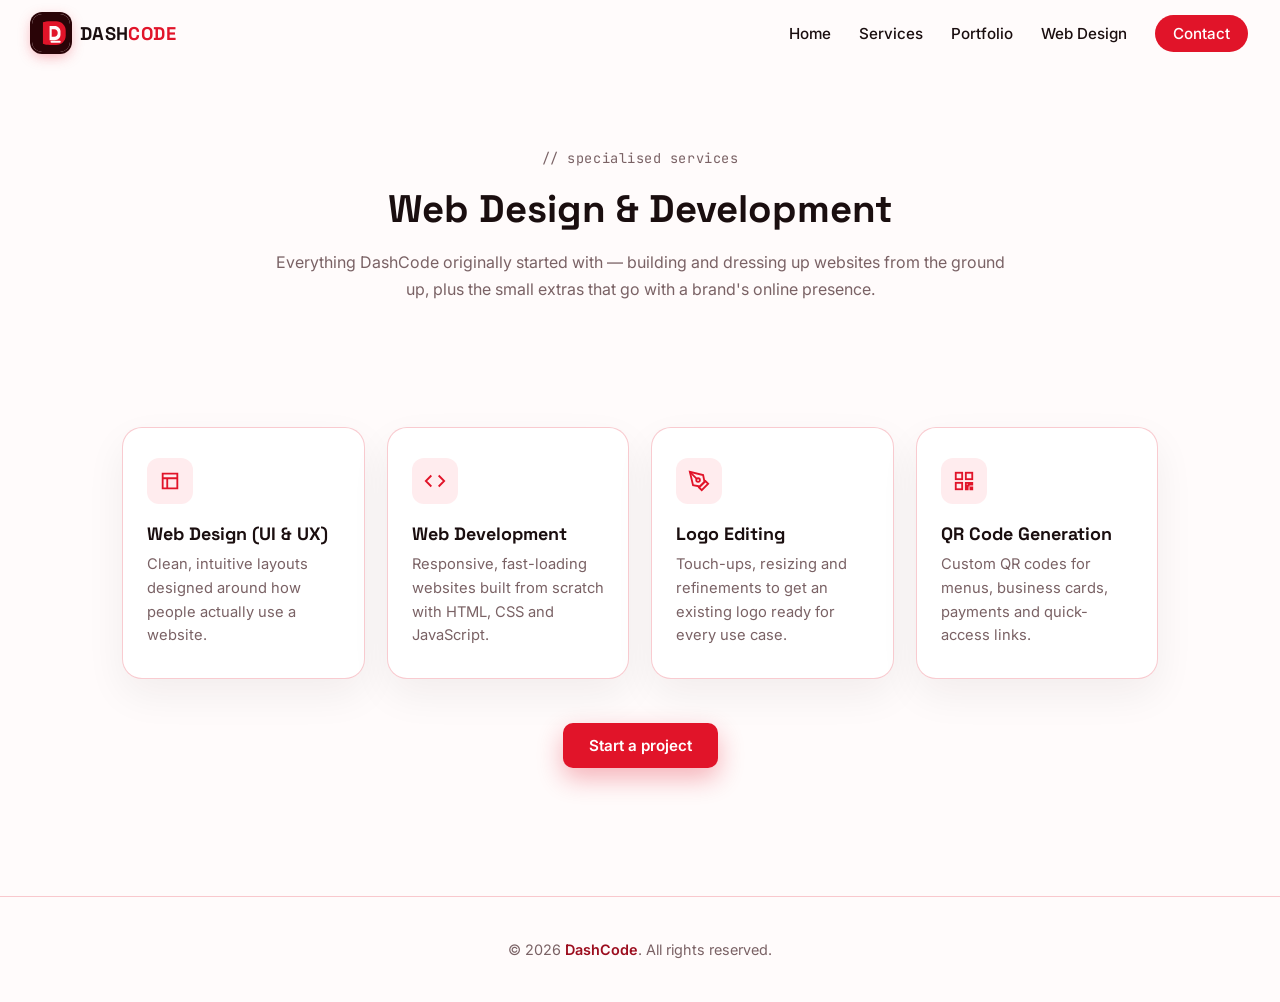
==== web-design.html @ eac3185a "Initial DashCode site" ====
﻿<!DOCTYPE html>
<html lang="en">
<head>
    <meta charset="UTF-8">
    <meta name="viewport" content="width=device-width, initial-scale=1.0">
    <title>Web Design &amp; Development — DashCode</title>
    <meta name="description" content="DashCode's web design and development services: UI/UX design, web development, logo editing and QR code generation.">
    <link rel="icon" href="assets/logo-mark.svg" type="image/svg+xml">
    <link rel="stylesheet" href="style.css">
    <script src="script.js" defer></script>
</head>
<body>
    <div class="progress-bar" id="progressBar"></div>

    <nav class="nav" id="nav">
        <a href="index.html" class="brand">
            <img src="assets/logo-mark.svg" alt="DashCode logo" class="brand-mark">
            <span class="brand-text">DASH<span>CODE</span></span>
        </a>
        <button class="nav-toggle" id="navToggle" aria-label="Toggle menu">
            <span></span><span></span><span></span>
        </button>
        <ul class="nav-links" id="navLinks">
            <li><a href="index.html#home">Home</a></li>
            <li><a href="index.html#services">Services</a></li>
            <li><a href="index.html#portfolio">Portfolio</a></li>
            <li><a href="web-design.html">Web Design</a></li>
            <li><a href="index.html#contact" class="nav-cta">Contact</a></li>
        </ul>
    </nav>

    <section class="page-hero reveal">
        <p class="eyebrow center">// specialised services</p>
        <h1>Web Design &amp; Development</h1>
        <p>Everything DashCode originally started with — building and dressing up websites from the ground up, plus the small extras that go with a brand's online presence.</p>
    </section>

    <section class="section">
        <div class="services-grid web-services-grid">
            <div class="card reveal">
                <div class="card-icon">
                    <svg width="22" height="22" viewBox="0 0 24 24" fill="none" stroke="currentColor" stroke-width="2"><path d="M4 4h16v16H4Z"/><path d="M4 9h16M9 9v11"/></svg>
                </div>
                <h3>Web Design (UI &amp; UX)</h3>
                <p>Clean, intuitive layouts designed around how people actually use a website.</p>
            </div>
            <div class="card reveal">
                <div class="card-icon">
                    <svg width="22" height="22" viewBox="0 0 24 24" fill="none" stroke="currentColor" stroke-width="2"><path d="m16 18 6-6-6-6M8 6l-6 6 6 6"/></svg>
                </div>
                <h3>Web Development</h3>
                <p>Responsive, fast-loading websites built from scratch with HTML, CSS and JavaScript.</p>
            </div>
            <div class="card reveal">
                <div class="card-icon">
                    <svg width="22" height="22" viewBox="0 0 24 24" fill="none" stroke="currentColor" stroke-width="2"><path d="M12 19l7-7 3 3-7 7-3-3Z"/><path d="m18 13-1.5-7.5L2 2l3.5 14.5L13 18l5-5Z"/><path d="M2 2l7.586 7.586"/><circle cx="11" cy="11" r="2"/></svg>
                </div>
                <h3>Logo Editing</h3>
                <p>Touch-ups, resizing and refinements to get an existing logo ready for every use case.</p>
            </div>
            <div class="card reveal">
                <div class="card-icon">
                    <svg width="22" height="22" viewBox="0 0 24 24" fill="none" stroke="currentColor" stroke-width="2"><rect x="3" y="3" width="7" height="7"/><rect x="14" y="3" width="7" height="7"/><rect x="3" y="14" width="7" height="7"/><path d="M14 14h3v3h-3zM19 14h2v2h-2zM14 19h2v2h-2zM19 19h2v2h-2z"/></svg>
                </div>
                <h3>QR Code Generation</h3>
                <p>Custom QR codes for menus, business cards, payments and quick-access links.</p>
            </div>
        </div>
        <div class="page-cta reveal">
            <a href="index.html#contact" class="btn btn-primary">Start a project</a>
        </div>
    </section>

    <footer>
        <p>&copy; 2026 <a href="index.html">DashCode</a>. All rights reserved.</p>
    </footer>
</body>
</html>
---- style.css ----
﻿@import url('https://fonts.googleapis.com/css2?family=Space+Grotesk:wght@500;600;700&family=Inter:wght@400;500;600&family=JetBrains+Mono:wght@400;500&display=swap');

:root {
    --red: #E11429;
    --red-dark: #9C0D1E;
    --red-deep: #2A0407;
    --red-soft: #FFECEE;
    --red-border: rgba(225, 20, 41, 0.22);
    --ink: #1A0E0F;
    --muted: #7A6265;
    --paper: #FFFBFB;
    --white: #FFFFFF;
    --font-display: 'Space Grotesk', sans-serif;
    --font-body: 'Inter', sans-serif;
    --font-mono: 'JetBrains Mono', monospace;
}

* { box-sizing: border-box; }
html { scroll-behavior: smooth; }
body {
    margin: 0;
    font-family: var(--font-body);
    background-color: var(--paper);
    color: var(--ink);
    min-height: 100vh;
    overflow-x: hidden;
}

a { color: inherit; }
img { max-width: 100%; display: block; }

.progress-bar {
    position: fixed;
    top: 0;
    left: 0;
    height: 3px;
    width: 0%;
    background: linear-gradient(90deg, var(--red), var(--red-dark));
    z-index: 1100;
    transition: width 0.1s ease-out;
}

.nav {
    position: sticky;
    top: 0;
    z-index: 1000;
    display: flex;
    align-items: center;
    justify-content: space-between;
    padding: 14px 32px;
    background: rgba(255, 251, 251, 0.85);
    backdrop-filter: blur(10px);
    border-bottom: 1px solid transparent;
    transition: box-shadow 0.3s ease, border-color 0.3s ease, padding 0.3s ease;
}

.nav.scrolled {
    box-shadow: 0 8px 24px rgba(42, 4, 7, 0.08);
    border-bottom-color: var(--red-border);
    padding: 10px 32px;
}

.brand {
    display: flex;
    align-items: center;
    gap: 10px;
    text-decoration: none;
    color: var(--ink);
}

.brand-mark {
    width: 38px;
    height: 38px;
    border-radius: 10px;
    object-fit: cover;
    object-position: 50% 35%;
    box-shadow: 0 0 0 2px var(--red-deep), 0 4px 14px rgba(225, 20, 41, 0.35);
}

.brand-text {
    font-family: var(--font-display);
    font-weight: 700;
    font-size: 1.15rem;
    letter-spacing: 0.02em;
}

.brand-text span { color: var(--red); }

.nav-links {
    list-style: none;
    display: flex;
    align-items: center;
    gap: 28px;
    margin: 0;
    padding: 0;
}

.nav-links a {
    text-decoration: none;
    font-weight: 500;
    font-size: 0.95rem;
    color: var(--ink);
    position: relative;
    padding: 4px 0;
}

.nav-links a:not(.nav-cta)::after {
    content: "";
    position: absolute;
    left: 0;
    bottom: -2px;
    width: 0;
    height: 2px;
    background: var(--red);
    transition: width 0.25s ease;
}

.nav-links a:not(.nav-cta):hover::after { width: 100%; }

.nav-cta {
    background: var(--red);
    color: var(--white) !important;
    padding: 9px 18px !important;
    border-radius: 999px;
    transition: background 0.25s ease, transform 0.25s ease;
}

.nav-cta:hover {
    background: var(--red-dark);
    transform: translateY(-2px);
}

.nav-toggle {
    display: none;
    flex-direction: column;
    gap: 5px;
    background: none;
    border: none;
    cursor: pointer;
    padding: 6px;
}

.nav-toggle span {
    width: 24px;
    height: 2px;
    background: var(--ink);
    transition: transform 0.25s ease, opacity 0.25s ease;
}

.nav-toggle.open span:nth-child(1) { transform: translateY(7px) rotate(45deg); }
.nav-toggle.open span:nth-child(2) { opacity: 0; }
.nav-toggle.open span:nth-child(3) { transform: translateY(-7px) rotate(-45deg); }

.hero {
    position: relative;
    padding: 72px 32px 40px;
    overflow: hidden;
}

.hero-glow {
    position: absolute;
    top: -180px;
    right: -160px;
    width: 480px;
    height: 480px;
    background: radial-gradient(circle, rgba(225, 20, 41, 0.28), rgba(225, 20, 41, 0) 70%);
    border-radius: 50%;
    animation: drift 9s ease-in-out infinite;
    pointer-events: none;
}

@keyframes drift { 0%,100% { transform: translate(0,0) scale(1); } 50% { transform: translate(-30px, 40px) scale(1.08); } }

.hero-inner {
    position: relative;
    max-width: 1100px;
    margin: 0 auto;
    display: grid;
    grid-template-columns: 1.1fr 0.9fr;
    gap: 48px;
    align-items: center;
}

.eyebrow {
    font-family: var(--font-mono);
    color: var(--red-dark);
    font-size: 0.85rem;
    letter-spacing: 0.04em;
    margin: 0 0 14px;
}

.eyebrow.center { text-align: center; }
.contact-eyebrow { color: #ffb3ba; }

.hero h1 {
    font-family: var(--font-display);
    font-size: 2.7rem;
    line-height: 1.15;
    margin: 0 0 18px;
    letter-spacing: -0.01em;
}

.hero h1 .accent { color: var(--red); position: relative; }
.hero-sub {
    color: var(--muted);
    line-height: 1.7;
    margin: 0 0 28px;
    max-width: 46ch;
}

.hero-actions { display: flex; gap: 14px; flex-wrap: wrap; }

.btn {
    display: inline-flex;
    align-items: center;
    justify-content: center;
    padding: 13px 26px;
    border-radius: 10px;
    font-weight: 600;
    text-decoration: none;
    font-size: 0.95rem;
    position: relative;
    overflow: hidden;
    transition: transform 0.25s ease, box-shadow 0.25s ease, color 0.25s ease;
    isolation: isolate;
}

.btn-primary {
    background: var(--red);
    color: var(--white);
    box-shadow: 0 10px 26px rgba(225, 20, 41, 0.32);
}

.btn-primary::before {
    content: "";
    position: absolute;
    inset: 0;
    background: var(--red-dark);
    transform: translateX(-100%);
    transition: transform 0.3s ease;
    z-index: -1;
}

.btn-primary:hover::before { transform: translateX(0); }
.btn-primary:hover {
    transform: translateY(-3px);
    box-shadow: 0 14px 30px rgba(225, 20, 41, 0.4);
}

.btn-outline {
    background: transparent;
    color: var(--ink);
    border: 1.5px solid var(--red-border);
}

.btn-outline:hover {
    border-color: var(--red);
    color: var(--red-dark);
    transform: translateY(-3px);
}

.terminal {
    background: var(--red-deep);
    border-radius: 16px;
    box-shadow: 0 24px 60px rgba(42, 4, 7, 0.35);
    overflow: hidden;
    transform: rotate(1.2deg);
    transition: transform 0.4s ease;
}

.terminal:hover { transform: rotate(0deg) translateY(-4px); }

.terminal-bar {
    display: flex;
    align-items: center;
    gap: 7px;
    padding: 12px 14px;
    background: rgba(255, 255, 255, 0.04);
    border-bottom: 1px solid rgba(255, 255, 255, 0.06);
}

.dot { width: 10px; height: 10px; border-radius: 50%; display: inline-block; }
.dot-red { background: var(--red); }
.dot-white { background: var(--white); }
.dot-outline { border: 1.5px solid rgba(255, 255, 255, 0.5); }

.terminal-title {
    margin-left: 8px;
    font-family: var(--font-mono);
    font-size: 0.78rem;
    color: rgba(255, 255, 255, 0.55);
}

.terminal-body { padding: 28px 24px 32px; text-align: center; }

.terminal-logo {
    width: 96px;
    height: 96px;
    margin: 0 auto 22px;
    border-radius: 18px;
    object-fit: cover;
    object-position: 50% 35%;
    animation: pulseGlow 3s ease-in-out infinite;
}

@keyframes pulseGlow { 0%,100% { box-shadow: 0 0 0 0 rgba(225, 20, 41, 0.45); } 50% { box-shadow: 0 0 0 10px rgba(225, 20, 41, 0); } }

.terminal-line {
    font-family: var(--font-mono);
    font-size: 0.92rem;
    color: var(--white);
    text-align: left;
    margin: 0;
    white-space: nowrap;
    overflow: hidden;
}

.prompt { color: #57d97b; }
.colon { color: rgba(255,255,255,0.5); margin-right: 6px; }
#typedText { color: #ffd7db; }
.cursor { color: var(--red); animation: blink 0.9s step-end infinite; }
@keyframes blink { 50% { opacity: 0; } }

.marquee {
    background: var(--red-deep);
    padding: 16px 0;
    overflow: hidden;
    white-space: nowrap;
    position: relative;
}

.marquee-track { display: inline-flex; gap: 40px; animation: scrollLeft 22s linear infinite; }
.marquee-track span {
    font-family: var(--font-mono);
    color: var(--white);
    font-size: 0.95rem;
    letter-spacing: 0.06em;
    opacity: 0.85;
}
.marquee-track span::after {
    content: "//";
    color: var(--red);
    margin-left: 40px;
}
@keyframes scrollLeft { from { transform: translateX(0); } to { transform: translateX(-50%); } }

.section {
    max-width: 1100px;
    margin: 0 auto;
    padding: 88px 32px;
}

.section-title {
    font-family: var(--font-display);
    font-size: 2.1rem;
    text-align: center;
    margin: 0 auto 48px;
    max-width: 32ch;
}

.services-grid, .portfolio-grid {
    display: grid;
    grid-template-columns: repeat(4, 1fr);
    gap: 22px;
}

.portfolio-grid { grid-template-columns: repeat(3, 1fr); }
.web-services-grid { grid-template-columns: repeat(4, 1fr); }

.card {
    background: var(--white);
    border: 1px solid var(--red-border);
    border-radius: 20px;
    padding: 30px 24px;
    box-shadow: 0 16px 40px rgba(42, 4, 7, 0.06);
    transition: transform 0.35s ease, box-shadow 0.35s ease, border-color 0.35s ease;
}

.card:hover {
    transform: translateY(-8px);
    box-shadow: 0 26px 54px rgba(225, 20, 41, 0.2);
    border-color: rgba(225, 20, 41, 0.45);
}

.card-icon {
    width: 46px;
    height: 46px;
    border-radius: 12px;
    background: var(--red-soft);
    display: flex;
    align-items: center;
    justify-content: center;
    margin-bottom: 18px;
    color: var(--red);
    transition: background 0.3s ease, transform 0.3s ease;
}

.card:hover .card-icon {
    background: var(--red);
    color: var(--white);
    transform: rotate(-6deg) scale(1.08);
}

.card h3 {
    font-family: var(--font-display);
    margin: 0 0 8px;
    font-size: 1.12rem;
}

.card p {
    margin: 0;
    color: var(--muted);
    font-size: 0.92rem;
    line-height: 1.6;
}

.services-note {
    text-align: center;
    margin-top: 40px;
    color: var(--muted);
}

.services-note a {
    color: var(--red);
    font-weight: 600;
    text-decoration: none;
    border-bottom: 1.5px solid var(--red-border);
    transition: border-color 0.25s ease;
}

.services-note a:hover { border-color: var(--red); }

.contact-section {
    background: var(--red-deep);
    border-radius: 28px;
    padding: 56px 40px;
    color: var(--white);
    text-align: center;
}

.contact-section .section-title { color: var(--white); }

.contact-list {
    list-style: none;
    padding: 0;
    margin: 0 0 24px;
    display: flex;
    flex-wrap: wrap;
    gap: 14px;
    justify-content: center;
}

.contact-list li a {
    display: inline-flex;
    align-items: center;
    gap: 8px;
    padding: 12px 20px;
    border-radius: 999px;
    background: rgba(255, 255, 255, 0.06);
    border: 1px solid rgba(255, 255, 255, 0.14);
    text-decoration: none;
    color: var(--white);
    font-size: 0.92rem;
    transition: background 0.25s ease, transform 0.25s ease, border-color 0.25s ease;
}

.contact-list li a:hover {
    background: var(--red);
    border-color: var(--red);
    transform: translateY(-3px);
}

.contact-note {
    color: rgba(255, 255, 255, 0.65);
    font-size: 0.9rem;
    max-width: 44ch;
    margin: 0 auto;
}

.contact-note a {
    color: #ffb3ba;
    font-weight: 600;
    text-decoration: none;
}

.contact-note a:hover { text-decoration: underline; }

.page-hero {
    max-width: 800px;
    margin: 0 auto;
    padding: 80px 32px 20px;
    text-align: center;
}

.page-hero h1 {
    font-family: var(--font-display);
    font-size: 2.4rem;
    margin: 0 0 16px;
}

.page-hero p {
    color: var(--muted);
    line-height: 1.7;
}

.page-cta { text-align: center; margin-top: 44px; }

.reveal {
    opacity: 0;
    transform: translateY(28px);
    transition: opacity 0.7s ease-out, transform 0.7s ease-out;
}

.reveal.in-view {
    opacity: 1;
    transform: translateY(0);
}

footer {
    text-align: center;
    padding: 30px 16px;
    font-size: 0.9rem;
    color: var(--muted);
    border-top: 1px solid var(--red-border);
    margin-top: 40px;
}

footer a {
    color: var(--red-dark);
    text-decoration: none;
    font-weight: 600;
}

@media (max-width: 900px) {
    .hero-inner { grid-template-columns: 1fr; }
    .services-grid { grid-template-columns: repeat(2,1fr); }
    .portfolio-grid { grid-template-columns: repeat(2,1fr); }
}

@media (max-width: 720px) {
    .nav-toggle { display: flex; }
    .nav-links {
        position: absolute;
        top: 100%;
        left: 0;
        right: 0;
        background: var(--paper);
        flex-direction: column;
        align-items: flex-start;
        padding: 18px 32px 24px;
        gap: 16px;
        border-bottom: 1px solid var(--red-border);
        transform: translateY(-12px);
        opacity: 0;
        pointer-events: none;
        transition: opacity 0.25s ease, transform 0.25s ease;
    }
    .nav-links.open {
        transform: translateY(0);
        opacity: 1;
        pointer-events: auto;
    }
    .hero h1 { font-size: 2.1rem; }
    .services-grid, .portfolio-grid { grid-template-columns: 1fr; }
    .section { padding: 64px 20px; }
    .contact-section { padding: 40px 22px; }
}

@media (prefers-reduced-motion: reduce) {
    *, *::before, *::after {
        animation-duration: 0.01ms !important;
        animation-iteration-count: 1 !important;
        transition-duration: 0.01ms !important;
        scroll-behavior: auto !important;
    }
    .marquee-track { animation: none; }
}
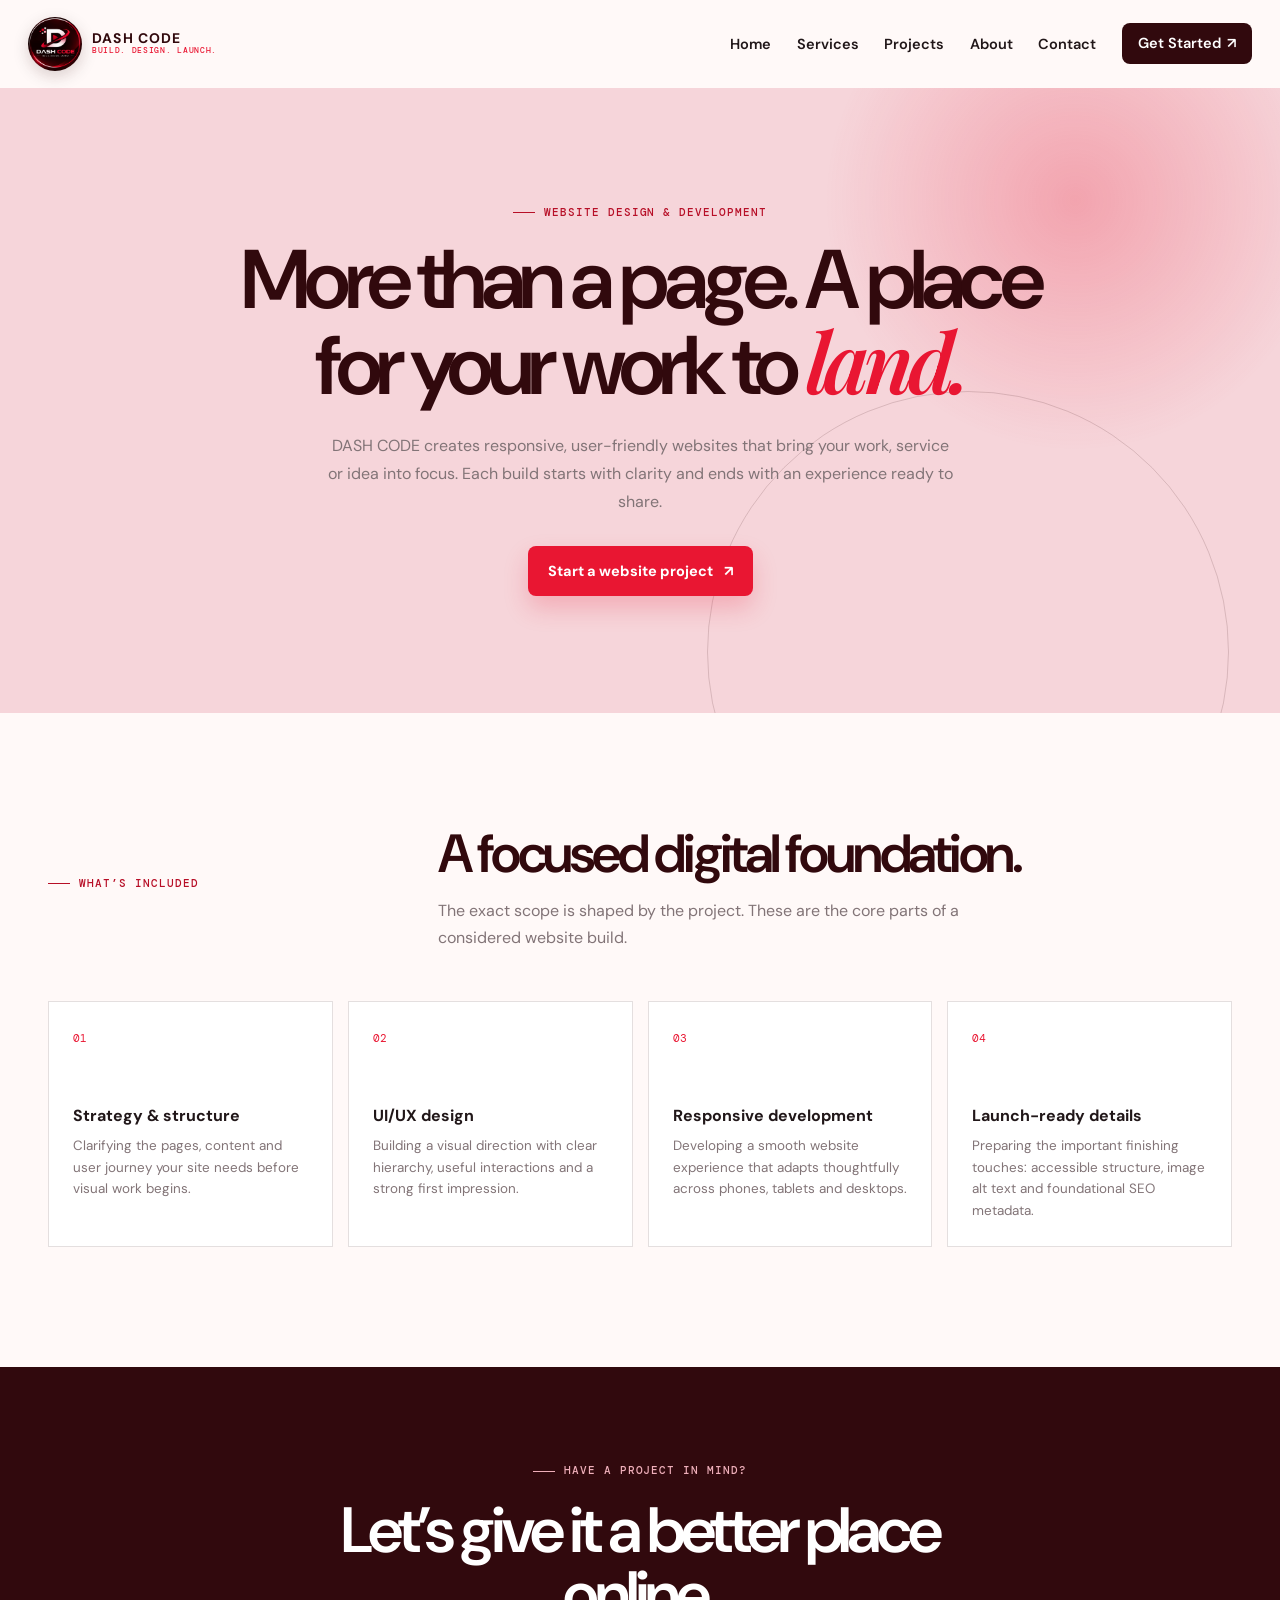
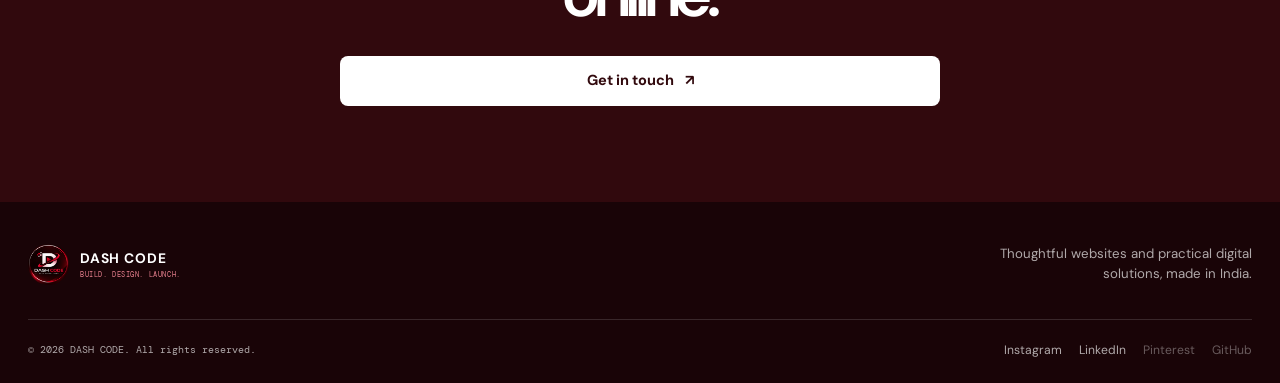
==== commit bb0c0e4d: "Redesign DASH CODE studio website Co-authored-by: Copilot <223556219+Copilot@users.noreply.github.co" ====
--- a/web-design.html
+++ b/web-design.html
@@ -1,78 +1,58 @@
-﻿<!DOCTYPE html>
+<!DOCTYPE html>
 <html lang="en">
 <head>
     <meta charset="UTF-8">
     <meta name="viewport" content="width=device-width, initial-scale=1.0">
-    <title>Web Design &amp; Development — DashCode</title>
-    <meta name="description" content="DashCode's web design and development services: UI/UX design, web development, logo editing and QR code generation.">
-    <link rel="icon" href="assets/logo-mark.svg" type="image/svg+xml">
+    <meta name="theme-color" content="#31090D">
+    <title>Website Design &amp; Development | DASH CODE</title>
+    <meta name="description" content="Website design and development by DASH CODE: modern, responsive business and portfolio websites built for clear user experiences.">
+    <link rel="canonical" href="https://dashcode.co.in/web-design.html">
+    <link rel="icon" href="assets/dash-code-logo.png" type="image/png">
+    <link rel="apple-touch-icon" href="assets/dash-code-logo.png">
+    <meta property="og:type" content="website">
+    <meta property="og:site_name" content="DASH CODE">
+    <meta property="og:title" content="Website Design &amp; Development | DASH CODE">
+    <meta property="og:description" content="Modern, responsive websites built with purpose by DASH CODE.">
+    <meta property="og:url" content="https://dashcode.co.in/web-design.html">
+    <meta property="og:image" content="https://dashcode.co.in/assets/dash-code-logo.png">
+    <meta property="og:image:alt" content="DASH CODE logo with the BUILD. DESIGN. LAUNCH. tagline">
+    <meta name="twitter:card" content="summary">
+    <meta name="twitter:title" content="Website Design &amp; Development | DASH CODE">
+    <meta name="twitter:description" content="Modern, responsive websites built with purpose by DASH CODE.">
+    <meta name="twitter:image" content="https://dashcode.co.in/assets/dash-code-logo.png">
+    <link rel="preconnect" href="https://fonts.googleapis.com">
+    <link rel="preconnect" href="https://fonts.gstatic.com" crossorigin>
+    <link href="https://fonts.googleapis.com/css2?family=DM+Mono:wght@400;500&family=DM+Sans:opsz,wght@9..40,400;9..40,500;9..40,600;9..40,700&family=Playfair+Display:ital,wght@0,600;0,700;1,600;1,700&display=swap" rel="stylesheet">
     <link rel="stylesheet" href="style.css">
     <script src="script.js" defer></script>
 </head>
 <body>
+    <a class="skip-link" href="#main-content">Skip to content</a>
     <div class="progress-bar" id="progressBar"></div>
-
-    <nav class="nav" id="nav">
-        <a href="index.html" class="brand">
-            <img src="assets/logo-mark.svg" alt="DashCode logo" class="brand-mark">
-            <span class="brand-text">DASH<span>CODE</span></span>
-        </a>
-        <button class="nav-toggle" id="navToggle" aria-label="Toggle menu">
-            <span></span><span></span><span></span>
-        </button>
-        <ul class="nav-links" id="navLinks">
-            <li><a href="index.html#home">Home</a></li>
-            <li><a href="index.html#services">Services</a></li>
-            <li><a href="index.html#portfolio">Portfolio</a></li>
-            <li><a href="web-design.html">Web Design</a></li>
-            <li><a href="index.html#contact" class="nav-cta">Contact</a></li>
-        </ul>
-    </nav>
-
-    <section class="page-hero reveal">
-        <p class="eyebrow center">// specialised services</p>
-        <h1>Web Design &amp; Development</h1>
-        <p>Everything DashCode originally started with — building and dressing up websites from the ground up, plus the small extras that go with a brand's online presence.</p>
-    </section>
-
-    <section class="section">
-        <div class="services-grid web-services-grid">
-            <div class="card reveal">
-                <div class="card-icon">
-                    <svg width="22" height="22" viewBox="0 0 24 24" fill="none" stroke="currentColor" stroke-width="2"><path d="M4 4h16v16H4Z"/><path d="M4 9h16M9 9v11"/></svg>
-                </div>
-                <h3>Web Design (UI &amp; UX)</h3>
-                <p>Clean, intuitive layouts designed around how people actually use a website.</p>
+    <header class="site-header">
+        <nav class="nav" id="nav" aria-label="Primary navigation">
+            <a href="index.html#home" class="brand" aria-label="DASH CODE home"><img src="assets/dash-code-logo.png" alt="DASH CODE logo" class="brand-logo"><span class="brand-copy"><strong>DASH CODE</strong><small>BUILD. DESIGN. LAUNCH.</small></span></a>
+            <button class="nav-toggle" id="navToggle" type="button" aria-label="Open navigation menu" aria-controls="navLinks" aria-expanded="false"><span></span><span></span><span></span></button>
+            <ul class="nav-links" id="navLinks">
+                <li><a href="index.html#home">Home</a></li><li><a href="index.html#services">Services</a></li><li><a href="index.html#portfolio">Projects</a></li><li><a href="index.html#about">About</a></li><li><a href="index.html#contact">Contact</a></li><li><a href="index.html#contact" class="nav-cta">Get Started <span aria-hidden="true">↗</span></a></li>
+            </ul>
+        </nav>
+    </header>
+    <main id="main-content">
+        <section class="service-page-hero">
+            <div class="service-page-inner reveal"><p class="eyebrow"><span aria-hidden="true"></span> Website design &amp; development</p><h1>More than a page. A place for your work to <em>land.</em></h1><p>DASH CODE creates responsive, user-friendly websites that bring your work, service or idea into focus. Each build starts with clarity and ends with an experience ready to share.</p><a class="btn btn-primary" href="index.html#contact">Start a website project <span aria-hidden="true">↗</span></a></div>
+        </section>
+        <section class="section service-detail-section">
+            <div class="section-heading reveal"><p class="eyebrow"><span aria-hidden="true"></span> What’s included</p><div><h2>A focused digital foundation.</h2><p>The exact scope is shaped by the project. These are the core parts of a considered website build.</p></div></div>
+            <div class="service-detail-grid">
+                <article class="detail-card reveal"><span>01</span><h3>Strategy &amp; structure</h3><p>Clarifying the pages, content and user journey your site needs before visual work begins.</p></article>
+                <article class="detail-card reveal"><span>02</span><h3>UI/UX design</h3><p>Building a visual direction with clear hierarchy, useful interactions and a strong first impression.</p></article>
+                <article class="detail-card reveal"><span>03</span><h3>Responsive development</h3><p>Developing a smooth website experience that adapts thoughtfully across phones, tablets and desktops.</p></article>
+                <article class="detail-card reveal"><span>04</span><h3>Launch-ready details</h3><p>Preparing the important finishing touches: accessible structure, image alt text and foundational SEO metadata.</p></article>
             </div>
-            <div class="card reveal">
-                <div class="card-icon">
-                    <svg width="22" height="22" viewBox="0 0 24 24" fill="none" stroke="currentColor" stroke-width="2"><path d="m16 18 6-6-6-6M8 6l-6 6 6 6"/></svg>
-                </div>
-                <h3>Web Development</h3>
-                <p>Responsive, fast-loading websites built from scratch with HTML, CSS and JavaScript.</p>
-            </div>
-            <div class="card reveal">
-                <div class="card-icon">
-                    <svg width="22" height="22" viewBox="0 0 24 24" fill="none" stroke="currentColor" stroke-width="2"><path d="M12 19l7-7 3 3-7 7-3-3Z"/><path d="m18 13-1.5-7.5L2 2l3.5 14.5L13 18l5-5Z"/><path d="M2 2l7.586 7.586"/><circle cx="11" cy="11" r="2"/></svg>
-                </div>
-                <h3>Logo Editing</h3>
-                <p>Touch-ups, resizing and refinements to get an existing logo ready for every use case.</p>
-            </div>
-            <div class="card reveal">
-                <div class="card-icon">
-                    <svg width="22" height="22" viewBox="0 0 24 24" fill="none" stroke="currentColor" stroke-width="2"><rect x="3" y="3" width="7" height="7"/><rect x="14" y="3" width="7" height="7"/><rect x="3" y="14" width="7" height="7"/><path d="M14 14h3v3h-3zM19 14h2v2h-2zM14 19h2v2h-2zM19 19h2v2h-2z"/></svg>
-                </div>
-                <h3>QR Code Generation</h3>
-                <p>Custom QR codes for menus, business cards, payments and quick-access links.</p>
-            </div>
-        </div>
-        <div class="page-cta reveal">
-            <a href="index.html#contact" class="btn btn-primary">Start a project</a>
-        </div>
-    </section>
-
-    <footer>
-        <p>&copy; 2026 <a href="index.html">DashCode</a>. All rights reserved.</p>
-    </footer>
+        </section>
+        <section class="service-page-cta"><div class="reveal"><p class="eyebrow eyebrow-light"><span aria-hidden="true"></span> Have a project in mind?</p><h2>Let’s give it a better place online.</h2><a class="btn btn-light" href="index.html#contact">Get in touch <span aria-hidden="true">↗</span></a></div></section>
+    </main>
+    <footer class="site-footer"><div class="footer-top"><a href="index.html#home" class="footer-brand"><img src="assets/dash-code-logo.png" alt="DASH CODE logo"><span>DASH CODE<small>BUILD. DESIGN. LAUNCH.</small></span></a><p>Thoughtful websites and practical digital solutions, made in India.</p></div><div class="footer-bottom"><p>© 2026 DASH CODE. All rights reserved.</p><div class="socials"><a href="https://www.instagram.com/dash_.code_?igsh=MW16OGE1c2kxMGt5ZA==" target="_blank" rel="noopener">Instagram</a><a href="https://www.linkedin.com/in/avish-v-30b599417?utm_source=share_via&utm_content=profile&utm_medium=member_android" target="_blank" rel="noopener">LinkedIn</a><span title="Official account link not yet supplied">Pinterest</span><span title="Official account link not yet supplied">GitHub</span></div></div></footer>
 </body>
 </html>
--- a/style.css
+++ b/style.css
@@ -1,577 +1,111 @@
-﻿@import url('https://fonts.googleapis.com/css2?family=Space+Grotesk:wght@500;600;700&family=Inter:wght@400;500;600&family=JetBrains+Mono:wght@400;500&display=swap');
-
 :root {
-    --red: #E11429;
-    --red-dark: #9C0D1E;
-    --red-deep: #2A0407;
-    --red-soft: #FFECEE;
-    --red-border: rgba(225, 20, 41, 0.22);
-    --ink: #1A0E0F;
-    --muted: #7A6265;
-    --paper: #FFFBFB;
+    --red: #E91632;
+    --red-dark: #B70F27;
+    --burgundy: #31090D;
+    --ink: #211719;
+    --muted: #827477;
+    --paper: #FFF9F8;
+    --blush: #F6D5DA;
     --white: #FFFFFF;
-    --font-display: 'Space Grotesk', sans-serif;
-    --font-body: 'Inter', sans-serif;
-    --font-mono: 'JetBrains Mono', monospace;
+    --line: rgba(49, 9, 13, .13);
+    --mono: 'DM Mono', monospace;
+    --sans: 'DM Sans', sans-serif;
+    --serif: 'Playfair Display', Georgia, serif;
 }
 
 * { box-sizing: border-box; }
-html { scroll-behavior: smooth; }
-body {
-    margin: 0;
-    font-family: var(--font-body);
-    background-color: var(--paper);
-    color: var(--ink);
-    min-height: 100vh;
-    overflow-x: hidden;
+html { scroll-behavior: smooth; scroll-padding-top: 96px; }
+body { margin: 0; overflow-x: hidden; background: var(--paper); color: var(--ink); font-family: var(--sans); font-size: 16px; }
+img { display: block; max-width: 100%; }
+a { color: inherit; }
+button, input, select, textarea { font: inherit; }
+button { cursor: pointer; }
+
+.skip-link { position: fixed; top: 8px; left: 8px; z-index: 2000; transform: translateY(-200%); padding: 10px 14px; background: var(--white); color: var(--burgundy); font-weight: 700; border-radius: 6px; }
+.skip-link:focus { transform: translateY(0); }
+.progress-bar { position: fixed; z-index: 1500; left: 0; top: 0; height: 3px; width: 0; background: linear-gradient(90deg, var(--red), #ff7789); transition: width .1s linear; }
+
+.nav { height: 88px; position: sticky; top: 0; z-index: 1000; display: flex; align-items: center; justify-content: space-between; gap: 24px; padding: 11px max(28px, calc((100% - 1240px) / 2)); background: rgba(255, 249, 248, .82); border-bottom: 1px solid transparent; backdrop-filter: blur(18px); transition: height .25s ease, box-shadow .25s ease, border-color .25s ease; }
+.nav.scrolled { height: 74px; border-color: var(--line); box-shadow: 0 8px 24px rgba(49, 9, 13, .06); }
+.brand { display: flex; align-items: center; gap: 10px; flex: 0 0 auto; color: var(--burgundy); text-decoration: none; }
+.brand-logo { width: 54px; height: 54px; object-fit: cover; border-radius: 50%; box-shadow: 0 5px 16px rgba(49, 9, 13, .18); }
+.brand-copy { display: grid; gap: 1px; line-height: 1; }
+.brand-copy strong { font-size: .87rem; letter-spacing: .085em; }
+.brand-copy small { color: var(--red); font: 500 .47rem/1.2 var(--mono); letter-spacing: .09em; white-space: nowrap; }
+.nav-links { display: flex; align-items: center; gap: clamp(18px, 2vw, 33px); margin: 0; padding: 0; list-style: none; }
+.nav-links a { position: relative; color: var(--ink); font-size: .91rem; font-weight: 600; text-decoration: none; }
+.nav-links a:not(.nav-cta)::after { position: absolute; bottom: -7px; left: 0; width: 0; height: 2px; background: var(--red); content: ''; transition: width .2s ease; }
+.nav-links a:not(.nav-cta):hover::after, .nav-links a:not(.nav-cta):focus-visible::after { width: 100%; }
+.nav-cta { display: inline-flex; align-items: center; gap: 6px; padding: 11px 16px; border-radius: 8px; background: var(--burgundy); color: var(--white) !important; transition: background .2s ease, transform .2s ease; }
+.nav-cta:hover { background: var(--red); transform: translateY(-2px); }
+.nav-toggle { display: none; width: 42px; height: 42px; padding: 9px; border: 1px solid var(--line); border-radius: 8px; background: transparent; }
+.nav-toggle span { display: block; width: 21px; height: 2px; margin: 4px auto; background: var(--burgundy); transition: transform .2s ease, opacity .2s ease; }
+.nav-toggle.open span:nth-child(1) { transform: translateY(6px) rotate(45deg); }.nav-toggle.open span:nth-child(2) { opacity: 0; }.nav-toggle.open span:nth-child(3) { transform: translateY(-6px) rotate(-45deg); }
+
+.hero { position: relative; isolation: isolate; min-height: min(770px, calc(100vh - 88px)); padding: 92px max(28px, calc((100% - 1240px) / 2)) 78px; overflow: hidden; background: radial-gradient(circle at 93% 12%, rgba(233, 22, 50, .12), transparent 23%), linear-gradient(120deg, #fff9f8 0%, #fff9f8 60%, #f9e5e7 100%); }
+.hero::before { position: absolute; z-index: -1; top: 6%; right: -11%; width: min(680px, 60vw); aspect-ratio: 1; border: 1px solid rgba(233, 22, 50, .13); border-radius: 50%; content: ''; }
+.hero::after { position: absolute; z-index: -1; right: 6%; bottom: -56px; width: min(580px, 48vw); aspect-ratio: 1; border: 1px solid rgba(49, 9, 13, .1); border-radius: 50%; content: ''; }
+.hero-inner { position: relative; z-index: 1; display: grid; grid-template-columns: minmax(0, 1.08fr) minmax(360px, .92fr); align-items: center; gap: clamp(42px, 7vw, 110px); max-width: 1240px; margin: 0 auto; }
+.eyebrow { display: flex; align-items: center; gap: 9px; margin: 0 0 20px; color: var(--red-dark); font: 500 .69rem/1.4 var(--mono); letter-spacing: .09em; text-transform: uppercase; }
+.eyebrow > span { width: 22px; height: 1px; background: currentColor; }
+.hero h1 { max-width: 650px; margin: 0; color: var(--burgundy); font-size: clamp(3rem, 5.7vw, 5.55rem); font-weight: 600; letter-spacing: -.065em; line-height: .98; }
+.hero h1 em { color: var(--red); font-family: var(--serif); font-weight: 600; letter-spacing: -.075em; }
+.hero-sub { max-width: 600px; margin: 28px 0 31px; color: var(--muted); font-size: 1.04rem; line-height: 1.75; }
+.hero-actions { display: flex; flex-wrap: wrap; gap: 12px; }
+.btn { display: inline-flex; align-items: center; justify-content: center; gap: 11px; min-height: 50px; padding: 13px 20px; border: 0; border-radius: 8px; font-family: var(--sans); font-size: .91rem; font-weight: 700; text-decoration: none; transition: transform .2s ease, box-shadow .2s ease, background .2s ease; }
+.btn:hover { transform: translateY(-3px); }
+.btn-primary { background: var(--red); color: var(--white); box-shadow: 0 12px 24px rgba(233, 22, 50, .21); }.btn-primary:hover { background: var(--red-dark); box-shadow: 0 16px 28px rgba(233, 22, 50, .27); }
+.btn-ghost { border: 1px solid var(--line); background: rgba(255,255,255,.42); color: var(--burgundy); }.btn-ghost:hover { border-color: var(--red); color: var(--red); }
+.btn-light { width: 100%; background: var(--white); color: var(--burgundy); }.btn-light:hover { box-shadow: 0 10px 25px rgba(0, 0, 0, .16); }
+.hero-notes { display: flex; gap: 38px; margin: 54px 0 0; }.hero-notes div { display: flex; align-items: center; gap: 9px; }.hero-notes dt { color: var(--red); font: 500 .71rem var(--mono); }.hero-notes dd { margin: 0; color: var(--muted); font-size: .8rem; }
+.hero-visual { position: relative; min-height: 435px; }.logo-halo { position: absolute; top: 3%; right: 10%; width: 300px; aspect-ratio: 1; border: 1px dashed rgba(233, 22, 50, .32); border-radius: 50%; animation: spin 36s linear infinite; }.logo-halo::before, .logo-halo::after { position: absolute; border-radius: 50%; content: ''; }.logo-halo::before { top: 11px; left: 38px; width: 8px; height: 8px; background: var(--red); }.logo-halo::after { right: 30px; bottom: 10px; width: 6px; height: 6px; background: var(--burgundy); }
+.terminal { position: absolute; z-index: 2; top: 88px; right: 4%; width: min(100%, 440px); overflow: hidden; border: 1px solid rgba(255,255,255,.12); border-radius: 16px; background: linear-gradient(135deg, #3b0b11, #160404); box-shadow: 0 28px 60px rgba(49, 9, 13, .28); transform: rotate(2.5deg); transition: transform .35s ease; }.terminal:hover { transform: rotate(0deg) translateY(-6px); }
+.terminal-bar { display: flex; align-items: center; gap: 13px; padding: 14px 17px; border-bottom: 1px solid rgba(255,255,255,.1); color: rgba(255,255,255,.52); font: .63rem var(--mono); }.terminal-dots { display: flex; gap: 5px; }.terminal-dots i { width: 7px; height: 7px; border-radius: 50%; background: rgba(255,255,255,.35); }.terminal-dots i:first-child { background: var(--red); }.terminal-dots i:nth-child(2) { background: #efa9b3; }
+.terminal-content { padding: 39px 30px 22px; }.terminal-brand { width: 146px; height: 146px; margin: 0 auto 34px; overflow: hidden; border: 2px solid rgba(255,255,255,.25); border-radius: 50%; box-shadow: 0 0 0 9px rgba(233,22,50,.09), 0 0 30px rgba(233,22,50,.34); }.terminal-brand img { width: 100%; height: 100%; object-fit: cover; }
+.terminal-content > p { display: flex; align-items: center; min-height: 22px; margin: 0; color: #f9d4d9; font: .78rem var(--mono); white-space: nowrap; }.terminal-content p b { color: #e5707f; font-weight: 500; }.terminal-content p > span:nth-of-type(1) { margin: 0 8px; color: #ff7184; }.cursor { display: inline-block; width: 7px; height: 15px; margin-left: 4px; background: var(--red); animation: blink .9s steps(2) infinite; }
+.terminal-status { display: flex; justify-content: space-between; margin-top: 24px; padding-top: 13px; border-top: 1px solid rgba(255,255,255,.1); color: rgba(255,255,255,.5); font: .6rem var(--mono); }.terminal-status span:first-child i { display: inline-block; width: 6px; height: 6px; margin-right: 5px; border-radius: 50%; background: #73d89b; }
+.code-tag { position: absolute; z-index: 3; padding: 9px 12px; border: 1px solid rgba(49,9,13,.15); background: rgba(255,255,255,.8); box-shadow: 0 10px 20px rgba(49, 9, 13, .1); color: var(--burgundy); font: 500 .61rem var(--mono); letter-spacing: .03em; }.tag-one { bottom: 52px; left: 0; transform: rotate(-5deg); }.tag-two { top: 34px; right: -1%; color: var(--red); transform: rotate(5deg); }
+.hero-orb { position: absolute; z-index: -1; border-radius: 50%; filter: blur(3px); }.hero-orb-one { top: 18%; right: 19%; width: 18px; height: 18px; background: var(--red); animation: bob 4s ease-in-out infinite; }.hero-orb-two { right: 5%; bottom: 15%; width: 8px; height: 8px; background: var(--burgundy); animation: bob 3s 1s ease-in-out infinite; }
+
+.trust-strip { overflow: hidden; padding: 18px 0; background: var(--burgundy); color: var(--white); white-space: nowrap; }.trust-strip p { width: max-content; margin: 0; font: 500 .74rem var(--mono); letter-spacing: .12em; animation: ticker 26s linear infinite; }.trust-strip span { margin: 0 19px; color: var(--red); }
+.section { max-width: 1240px; margin: 0 auto; padding: 122px max(28px, calc((100% - 1240px) / 2)); }.section-heading { display: grid; grid-template-columns: .45fr 1fr; gap: 32px; margin-bottom: 50px; }.section-heading h2, .about-copy h2, .contact-intro h2 { margin: -8px 0 15px; color: var(--burgundy); font-size: clamp(2.25rem, 4.2vw, 4rem); font-weight: 600; letter-spacing: -.06em; line-height: 1.02; }.section-heading > div > p { max-width: 540px; margin: 0; color: var(--muted); line-height: 1.7; }
+.services-section { padding-bottom: 115px; }.services-grid { display: grid; grid-template-columns: repeat(3, 1fr); border-top: 1px solid var(--line); border-left: 1px solid var(--line); }.service-card { min-height: 295px; padding: 27px 27px 24px; border-right: 1px solid var(--line); border-bottom: 1px solid var(--line); background: var(--paper); transition: background .25s ease, transform .25s ease, box-shadow .25s ease; }.service-card:hover { position: relative; z-index: 1; background: var(--white); box-shadow: 0 19px 40px rgba(49,9,13,.1); transform: translateY(-5px); }.service-card.featured { background: var(--burgundy); color: var(--white); }.service-top { display: flex; align-items: center; justify-content: space-between; margin-bottom: 45px; }.service-number { color: var(--red); font: .7rem var(--mono); }.service-icon { display: grid; place-items: center; width: 35px; height: 35px; border: 1px solid var(--line); border-radius: 50%; color: var(--burgundy); font-size: 1.06rem; }.featured .service-icon { border-color: rgba(255,255,255,.25); color: var(--white); }.service-card h3 { max-width: 240px; margin: 0 0 10px; font-size: 1.11rem; line-height: 1.25; }.service-card p { min-height: 68px; margin: 0; color: var(--muted); font-size: .88rem; line-height: 1.6; }.featured p { color: rgba(255,255,255,.65); }.service-card a { display: inline-flex; gap: 6px; margin-top: 16px; color: var(--red-dark); font-size: .82rem; font-weight: 700; text-decoration: none; }.service-card a span { transition: transform .2s ease; }.service-card a:hover span { transform: translate(3px, -3px); }.featured a { color: #ff9caa; }.services-footnote { margin: 30px 0 0; color: var(--muted); font-size: .88rem; text-align: center; }.services-footnote a { color: var(--red-dark); font-weight: 700; }
+
+.portfolio-section { border-top: 1px solid var(--line); }.project-grid { display: grid; grid-template-columns: repeat(3, 1fr); gap: 20px; }.project-card { min-width: 0; }.project-art { position: relative; height: 355px; overflow: hidden; margin-bottom: 19px; }.project-jewellery .project-art { background: #d6c2ac; color: #4c291b; }.art-kicker { position: absolute; top: 22px; left: 23px; font: .61rem var(--mono); letter-spacing: .15em; }.art-ring { position: absolute; width: 220px; aspect-ratio: 1; border: 19px solid #b08455; border-radius: 48% 52% 50% 50%; box-shadow: inset 0 0 0 3px #ebd8b6, 11px 8px 0 rgba(97,61,33,.15); }.ring-a { top: 78px; left: 50%; transform: translateX(-50%) rotate(15deg); }.ring-b { top: 50px; right: -80px; width: 150px; border-width: 12px; opacity: .55; transform: rotate(-32deg); }.art-word { position: absolute; bottom: 23px; left: 22px; font: 600 italic 2.35rem/.9 var(--serif); letter-spacing: -.08em; }.project-portfolio .project-art { background: var(--burgundy); color: var(--white); }.portfolio-name { position: absolute; top: 38px; left: 28px; font-size: clamp(2rem, 3.4vw, 3.15rem); font-weight: 600; letter-spacing: -.09em; line-height: .84; }.portfolio-name i { color: var(--red); font-family: var(--serif); font-weight: 600; }.portfolio-line { position: absolute; right: 31px; bottom: 47px; width: 55%; height: 1px; background: rgba(255,255,255,.45); }.portfolio-index { position: absolute; right: 29px; bottom: 27px; color: #f4acb6; font: .6rem var(--mono); }.project-commerce .project-art { background: #f3dfdc; color: var(--burgundy); }.commerce-title { position: absolute; top: 35px; left: 25px; z-index: 2; font-size: clamp(2.5rem, 4.2vw, 3.8rem); font-weight: 600; letter-spacing: -.105em; line-height: .8; }.commerce-circle { position: absolute; top: 38px; right: -37px; width: 255px; height: 255px; border-radius: 50%; background: #e2a3a8; }.commerce-circle::after { position: absolute; top: 51px; left: 42px; width: 108px; height: 144px; border-radius: 53px 53px 15px 15px; background: var(--red); box-shadow: 16px 18px 0 rgba(49,9,13,.11); content: ''; }.commerce-price { position: absolute; z-index: 3; right: 24px; bottom: 25px; padding: 8px; background: var(--white); font: .64rem var(--mono); }.cart { position: absolute; z-index: 4; top: 25px; right: 28px; width: 26px; height: 26px; border: 1px solid var(--burgundy); border-radius: 50%; text-align: center; line-height: 23px; }.project-info { display: flex; justify-content: space-between; align-items: flex-end; }.project-info p { margin: 0 0 3px; color: var(--red-dark); font: .62rem var(--mono); letter-spacing: .08em; text-transform: uppercase; }.project-info h3 { margin: 0; font-size: 1.2rem; letter-spacing: -.03em; }.project-arrow { display: grid; place-items: center; width: 34px; height: 34px; border: 1px solid var(--line); border-radius: 50%; color: var(--red); }.project-copy { margin: 14px 0; color: var(--muted); font-size: .87rem; line-height: 1.55; }.project-tags { display: flex; flex-wrap: wrap; gap: 6px; margin: 0; padding: 0; list-style: none; }.project-tags li { padding: 5px 8px; border: 1px solid var(--line); border-radius: 3px; color: var(--muted); font: .59rem var(--mono); }.portfolio-disclosure { max-width: 630px; margin: 39px auto 0; color: var(--muted); font-size: .74rem; line-height: 1.5; text-align: center; }
+
+.about-band { padding: 105px max(28px, calc((100% - 1240px) / 2)); background: var(--burgundy); color: var(--white); }.about-inner { display: grid; grid-template-columns: .75fr 1fr; align-items: center; gap: clamp(45px, 10vw, 160px); max-width: 1240px; margin: 0 auto; }.about-logo { width: min(100%, 345px); margin: auto; padding: 13px; border: 1px solid rgba(255,255,255,.2); border-radius: 50%; }.about-logo img { width: 100%; border-radius: 50%; }.eyebrow-light { color: #efafba; }.about-copy h2 { color: var(--white); }.about-copy > p:not(.eyebrow) { max-width: 575px; margin: 0; color: rgba(255,255,255,.68); line-height: 1.75; }.text-link { display: inline-flex; gap: 8px; margin-top: 30px; color: #ffbac4; font-size: .9rem; font-weight: 700; text-decoration: none; }.text-link span { transition: transform .2s ease; }.text-link:hover span { transform: translate(3px, -3px); }
+
+.process-section { padding-top: 120px; }.process-list { display: grid; grid-template-columns: repeat(4, 1fr); gap: 0; margin: 0; padding: 0; list-style: none; border-top: 1px solid var(--line); }.process-list li { min-height: 210px; padding: 22px 24px 18px 0; border-right: 1px solid var(--line); }.process-list li:not(:first-child) { padding-left: 24px; }.process-list li:last-child { border: 0; }.process-list > li > span { color: var(--red); font: .68rem var(--mono); }.process-list h3 { margin: 49px 0 10px; font-size: 1.08rem; }.process-list p { max-width: 210px; margin: 0; color: var(--muted); font-size: .86rem; line-height: 1.55; }
+.reasons-section { padding-top: 20px; }.reasons-grid { display: grid; grid-template-columns: repeat(3, 1fr); gap: 1px; background: var(--line); border: 1px solid var(--line); }.reason { min-height: 195px; padding: 27px; background: var(--paper); }.reason > span { color: var(--red); font-size: 1.2rem; }.reason h3 { margin: 31px 0 7px; font-size: 1rem; }.reason p { margin: 0; color: var(--muted); font-size: .84rem; line-height: 1.55; }
+
+.contact-wrap { padding: 108px max(28px, calc((100% - 1240px) / 2)); background: linear-gradient(135deg, #4a0d14, var(--burgundy)); color: var(--white); }.contact-inner { display: grid; grid-template-columns: .9fr 1fr; gap: clamp(50px, 9vw, 145px); max-width: 1240px; margin: 0 auto; }.contact-intro h2 { max-width: 560px; color: var(--white); }.contact-intro > p:not(.eyebrow) { max-width: 490px; margin: 0; color: rgba(255,255,255,.65); line-height: 1.7; }.contact-direct { display: grid; gap: 14px; margin-top: 37px; }.contact-direct a { display: grid; grid-template-columns: 76px 1fr auto; gap: 10px; align-items: center; color: var(--white); font-size: .87rem; text-decoration: none; }.contact-direct a span { color: #e5909c; font: .61rem var(--mono); letter-spacing: .06em; text-transform: uppercase; }.contact-direct a i { color: #f49aaa; font-style: normal; transition: transform .2s ease; }.contact-direct a:hover i { transform: translate(3px, -3px); }.enquiry-form { display: grid; grid-template-columns: 1fr 1fr; gap: 18px; }.form-row { display: grid; gap: 8px; }.form-row:nth-child(3), .form-row:nth-child(4), .form-row:nth-child(5) { grid-column: 1 / -1; }.form-row label { color: rgba(255,255,255,.78); font-size: .77rem; font-weight: 600; }.form-row label b { color: #fa94a4; }.form-row label small { color: rgba(255,255,255,.45); font-size: .67rem; font-weight: 400; }.form-row input, .form-row select, .form-row textarea { width: 100%; border: 1px solid rgba(255,255,255,.25); border-radius: 5px; outline: 0; background: rgba(255,255,255,.06); color: var(--white); padding: 12px 13px; font-size: .89rem; transition: background .2s ease, border-color .2s ease; }.form-row select { color-scheme: dark; }.form-row textarea { resize: vertical; min-height: 105px; }.form-row input:focus, .form-row select:focus, .form-row textarea:focus { border-color: #f88b9b; background: rgba(255,255,255,.1); }.form-row option { background: var(--burgundy); }.form-error { grid-column: 1 / -1; min-height: 0; margin: -3px 0 0; color: #ffb1bc; font-size: .76rem; }.form-note { grid-column: 1 / -1; margin: -4px 0 0; color: rgba(255,255,255,.45); font-size: .7rem; line-height: 1.5; }
+
+.site-footer { padding: 42px max(28px, calc((100% - 1240px) / 2)) 25px; background: #190407; color: rgba(255,255,255,.66); }.footer-top, .footer-bottom { display: flex; align-items: center; justify-content: space-between; gap: 24px; max-width: 1240px; margin: 0 auto; }.footer-top { padding-bottom: 34px; }.footer-top > p { max-width: 310px; margin: 0; font-size: .83rem; line-height: 1.5; text-align: right; }.footer-brand { display: flex; align-items: center; gap: 11px; color: var(--white); font-size: .86rem; font-weight: 700; letter-spacing: .06em; text-decoration: none; }.footer-brand img { width: 41px; height: 41px; border-radius: 50%; }.footer-brand span { display: grid; gap: 3px; }.footer-brand small { color: #e8808e; font: .45rem var(--mono); letter-spacing: .08em; }.footer-bottom { padding-top: 22px; border-top: 1px solid rgba(255,255,255,.14); }.footer-bottom p { margin: 0; font: .62rem var(--mono); }.socials { display: flex; gap: 17px; }.socials a, .socials span { color: rgba(255,255,255,.66); font-size: .76rem; text-decoration: none; }.socials a:hover { color: #f498a6; }.socials span { cursor: help; opacity: .52; }
+
+.reveal { opacity: 0; transform: translateY(26px); transition: opacity .7s ease, transform .7s ease; }.reveal.in-view { opacity: 1; transform: translateY(0); }
+.service-page-hero { position: relative; overflow: hidden; padding: 117px max(28px, calc((100% - 1240px) / 2)); background: radial-gradient(circle at 84% 18%, rgba(233,22,50,.26), transparent 21%), var(--blush); }.service-page-hero::after { position: absolute; right: 4%; bottom: -200px; width: 520px; height: 520px; border: 1px solid rgba(49,9,13,.15); border-radius: 50%; content: ''; }.service-page-inner { position: relative; z-index: 1; max-width: 810px; margin: 0 auto; text-align: center; }.service-page-inner .eyebrow { justify-content: center; }.service-page-inner h1 { margin: 0; color: var(--burgundy); font-size: clamp(3rem, 6.5vw, 5.6rem); font-weight: 600; letter-spacing: -.07em; line-height: .96; }.service-page-inner h1 em { color: var(--red); font-family: var(--serif); }.service-page-inner > p:not(.eyebrow) { max-width: 630px; margin: 26px auto 30px; color: var(--muted); line-height: 1.75; }.service-detail-section { padding-bottom: 120px; }.service-detail-grid { display: grid; grid-template-columns: repeat(4, 1fr); gap: 15px; }.detail-card { min-height: 246px; padding: 24px; border: 1px solid var(--line); background: var(--white); }.detail-card > span { color: var(--red); font: .68rem var(--mono); }.detail-card h3 { margin: 58px 0 9px; font-size: 1rem; }.detail-card p { margin: 0; color: var(--muted); font-size: .84rem; line-height: 1.6; }.service-page-cta { padding: 96px 24px; background: var(--burgundy); color: var(--white); text-align: center; }.service-page-cta > div { max-width: 600px; margin: 0 auto; }.service-page-cta .eyebrow { justify-content: center; }.service-page-cta h2 { margin: 0 0 29px; font-size: clamp(2.4rem, 5vw, 4.2rem); font-weight: 600; letter-spacing: -.065em; line-height: 1; }
+@keyframes blink { 50% { opacity: 0; } } @keyframes spin { to { transform: rotate(360deg); } } @keyframes bob { 50% { transform: translateY(-12px); } } @keyframes ticker { to { transform: translateX(-34%); } }
+
+@media (max-width: 960px) {
+    .nav { padding-inline: 24px; }.nav-links { gap: 17px; }.hero { padding-inline: 24px; }.hero-inner { grid-template-columns: 1fr .9fr; gap: 32px; }.hero-visual { min-height: 395px; }.terminal { right: 0; transform: rotate(1.5deg) scale(.92); transform-origin: right center; }.section, .about-band, .contact-wrap, .site-footer { padding-inline: 24px; }.section-heading { grid-template-columns: .34fr 1fr; }.project-art { height: 300px; }.about-inner { gap: 70px; }.contact-inner { gap: 55px; }
 }
+@media (max-width: 760px) {
+    .nav { height: 75px; padding-inline: 19px; }.nav.scrolled { height: 69px; }.brand-logo { width: 46px; height: 46px; }.brand-copy strong { font-size: .77rem; }.brand-copy small { font-size: .4rem; }.nav-toggle { display: block; }.nav-links { position: absolute; top: 100%; right: 0; left: 0; display: grid; gap: 0; padding: 9px 20px 21px; border-bottom: 1px solid var(--line); background: rgba(255,249,248,.98); box-shadow: 0 18px 25px rgba(49,9,13,.08); opacity: 0; pointer-events: none; transform: translateY(-12px); transition: opacity .2s ease, transform .2s ease; }.nav-links.open { opacity: 1; pointer-events: auto; transform: translateY(0); }.nav-links li { border-bottom: 1px solid var(--line); }.nav-links li:last-child { margin-top: 16px; border: 0; }.nav-links a:not(.nav-cta) { display: block; padding: 14px 0; }.nav-links a:not(.nav-cta)::after { display: none; }.nav-cta { justify-content: center; }.hero { min-height: auto; padding: 68px 20px 52px; }.hero-inner { grid-template-columns: 1fr; }.hero h1 { max-width: 510px; font-size: clamp(3.1rem, 14vw, 4.8rem); }.hero-sub { margin-block: 22px 27px; font-size: .98rem; }.hero-notes { margin-top: 38px; }.hero-visual { min-height: 350px; margin-top: 8px; }.terminal { top: 50px; right: 50%; width: min(440px, 95%); transform: translateX(50%) rotate(1deg) scale(.88); transform-origin: center top; }.terminal:hover { transform: translateX(50%) rotate(0) scale(.88); }.logo-halo { top: 0; right: calc(50% - 145px); }.tag-one { left: 0; bottom: 26px; }.tag-two { right: 0; top: 25px; }.trust-strip p { font-size: .65rem; }.section { padding: 78px 20px; }.section-heading { display: block; margin-bottom: 36px; }.section-heading .eyebrow { margin-bottom: 23px; }.section-heading h2, .about-copy h2, .contact-intro h2 { font-size: clamp(2.35rem, 10vw, 3.35rem); }.services-grid { grid-template-columns: 1fr 1fr; }.service-card { min-height: 279px; padding: 21px 18px; }.service-top { margin-bottom: 33px; }.service-card h3 { font-size: 1rem; }.service-card p { min-height: 76px; font-size: .82rem; }.project-grid { grid-template-columns: 1fr; gap: 41px; }.project-art { height: min(92vw, 390px); }.about-band { padding: 76px 20px; }.about-inner { grid-template-columns: 1fr; gap: 45px; }.about-logo { max-width: 275px; }.process-list { grid-template-columns: 1fr 1fr; }.process-list li { min-height: 188px; }.process-list li:nth-child(2) { border-right: 0; }.process-list li:nth-child(3) { border-top: 1px solid var(--line); padding-left: 0; }.process-list li:nth-child(4) { border-top: 1px solid var(--line); }.process-list h3 { margin-top: 36px; }.reasons-section { padding-top: 0; }.reasons-grid { grid-template-columns: 1fr 1fr; }.reason { min-height: 175px; padding: 21px; }.contact-wrap { padding: 77px 20px; }.contact-inner { grid-template-columns: 1fr; gap: 50px; }.contact-direct a { grid-template-columns: 72px 1fr auto; }.footer-top, .footer-bottom { align-items: flex-start; flex-direction: column; }.footer-top > p { text-align: left; }.footer-bottom { gap: 16px; }.socials { flex-wrap: wrap; }
+}
+@media (max-width: 430px) {
+    .hero h1 { font-size: 3.1rem; }.hero-actions { display: grid; grid-template-columns: 1fr; }.btn { width: 100%; }.hero-notes { gap: 18px; }.hero-notes dd { font-size: .71rem; }.services-grid { grid-template-columns: 1fr; }.service-card { min-height: 250px; }.service-card p { min-height: auto; }.process-list { grid-template-columns: 1fr; }.process-list li, .process-list li:not(:first-child) { min-height: auto; padding: 20px 0; border-right: 0; border-bottom: 1px solid var(--line); }.process-list li:not(:first-child) { border-top: 0; }.process-list h3 { margin-top: 24px; }.reasons-grid { grid-template-columns: 1fr; }.reason { min-height: 145px; }.enquiry-form { grid-template-columns: 1fr; }.form-row:nth-child(3), .form-row:nth-child(4), .form-row:nth-child(5) { grid-column: auto; }.contact-direct a { font-size: .78rem; }.footer-bottom p { line-height: 1.5; }
+}
+@media (prefers-reduced-motion: reduce) { *, *::before, *::after { scroll-behavior: auto !important; animation-duration: .01ms !important; animation-iteration-count: 1 !important; transition-duration: .01ms !important; }.reveal { opacity: 1; transform: none; } }
+@media (max-width: 760px) { .service-page-hero { padding: 83px 20px; }.service-detail-grid { grid-template-columns: 1fr 1fr; } }
+@media (max-width: 430px) { .service-detail-grid { grid-template-columns: 1fr; }.service-detail-section { padding-bottom: 78px; } }
 
-a { color: inherit; }
-img { max-width: 100%; display: block; }
+.project-grid { grid-template-columns: minmax(0, 460px); }
+.project-studio-art { display: grid; place-items: center; gap: 18px; padding: 28px; background: radial-gradient(circle at 50% 40%, rgba(233, 22, 50, .2), transparent 49%), linear-gradient(140deg, #f8e3e5, #fff9f8 70%); text-decoration: none; }
+.project-studio-art img { width: min(58%, 220px); height: auto; border-radius: 50%; box-shadow: 0 16px 40px rgba(49, 9, 13, .18); }
+.studio-art-label { color: var(--burgundy); font: 500 .64rem var(--mono); letter-spacing: .04em; text-align: center; }
+.project-arrow { text-decoration: none; }
+.enquiry-form > .btn { justify-self: start; }
 
-.progress-bar {
-    position: fixed;
-    top: 0;
-    left: 0;
-    height: 3px;
-    width: 0%;
-    background: linear-gradient(90deg, var(--red), var(--red-dark));
-    z-index: 1100;
-    transition: width 0.1s ease-out;
+@media (max-width: 760px) {
+    .project-grid { grid-template-columns: minmax(0, 1fr); }
 }
-
-.nav {
-    position: sticky;
-    top: 0;
-    z-index: 1000;
-    display: flex;
-    align-items: center;
-    justify-content: space-between;
-    padding: 14px 32px;
-    background: rgba(255, 251, 251, 0.85);
-    backdrop-filter: blur(10px);
-    border-bottom: 1px solid transparent;
-    transition: box-shadow 0.3s ease, border-color 0.3s ease, padding 0.3s ease;
-}
-
-.nav.scrolled {
-    box-shadow: 0 8px 24px rgba(42, 4, 7, 0.08);
-    border-bottom-color: var(--red-border);
-    padding: 10px 32px;
-}
-
-.brand {
-    display: flex;
-    align-items: center;
-    gap: 10px;
-    text-decoration: none;
-    color: var(--ink);
-}
-
-.brand-mark {
-    width: 38px;
-    height: 38px;
-    border-radius: 10px;
-    object-fit: cover;
-    object-position: 50% 35%;
-    box-shadow: 0 0 0 2px var(--red-deep), 0 4px 14px rgba(225, 20, 41, 0.35);
-}
-
-.brand-text {
-    font-family: var(--font-display);
-    font-weight: 700;
-    font-size: 1.15rem;
-    letter-spacing: 0.02em;
-}
-
-.brand-text span { color: var(--red); }
-
-.nav-links {
-    list-style: none;
-    display: flex;
-    align-items: center;
-    gap: 28px;
-    margin: 0;
-    padding: 0;
-}
-
-.nav-links a {
-    text-decoration: none;
-    font-weight: 500;
-    font-size: 0.95rem;
-    color: var(--ink);
-    position: relative;
-    padding: 4px 0;
-}
-
-.nav-links a:not(.nav-cta)::after {
-    content: "";
-    position: absolute;
-    left: 0;
-    bottom: -2px;
-    width: 0;
-    height: 2px;
-    background: var(--red);
-    transition: width 0.25s ease;
-}
-
-.nav-links a:not(.nav-cta):hover::after { width: 100%; }
-
-.nav-cta {
-    background: var(--red);
-    color: var(--white) !important;
-    padding: 9px 18px !important;
-    border-radius: 999px;
-    transition: background 0.25s ease, transform 0.25s ease;
-}
-
-.nav-cta:hover {
-    background: var(--red-dark);
-    transform: translateY(-2px);
-}
-
-.nav-toggle {
-    display: none;
-    flex-direction: column;
-    gap: 5px;
-    background: none;
-    border: none;
-    cursor: pointer;
-    padding: 6px;
-}
-
-.nav-toggle span {
-    width: 24px;
-    height: 2px;
-    background: var(--ink);
-    transition: transform 0.25s ease, opacity 0.25s ease;
-}
-
-.nav-toggle.open span:nth-child(1) { transform: translateY(7px) rotate(45deg); }
-.nav-toggle.open span:nth-child(2) { opacity: 0; }
-.nav-toggle.open span:nth-child(3) { transform: translateY(-7px) rotate(-45deg); }
-
-.hero {
-    position: relative;
-    padding: 72px 32px 40px;
-    overflow: hidden;
-}
-
-.hero-glow {
-    position: absolute;
-    top: -180px;
-    right: -160px;
-    width: 480px;
-    height: 480px;
-    background: radial-gradient(circle, rgba(225, 20, 41, 0.28), rgba(225, 20, 41, 0) 70%);
-    border-radius: 50%;
-    animation: drift 9s ease-in-out infinite;
-    pointer-events: none;
-}
-
-@keyframes drift { 0%,100% { transform: translate(0,0) scale(1); } 50% { transform: translate(-30px, 40px) scale(1.08); } }
-
-.hero-inner {
-    position: relative;
-    max-width: 1100px;
-    margin: 0 auto;
-    display: grid;
-    grid-template-columns: 1.1fr 0.9fr;
-    gap: 48px;
-    align-items: center;
-}
-
-.eyebrow {
-    font-family: var(--font-mono);
-    color: var(--red-dark);
-    font-size: 0.85rem;
-    letter-spacing: 0.04em;
-    margin: 0 0 14px;
-}
-
-.eyebrow.center { text-align: center; }
-.contact-eyebrow { color: #ffb3ba; }
-
-.hero h1 {
-    font-family: var(--font-display);
-    font-size: 2.7rem;
-    line-height: 1.15;
-    margin: 0 0 18px;
-    letter-spacing: -0.01em;
-}
-
-.hero h1 .accent { color: var(--red); position: relative; }
-.hero-sub {
-    color: var(--muted);
-    line-height: 1.7;
-    margin: 0 0 28px;
-    max-width: 46ch;
-}
-
-.hero-actions { display: flex; gap: 14px; flex-wrap: wrap; }
-
-.btn {
-    display: inline-flex;
-    align-items: center;
-    justify-content: center;
-    padding: 13px 26px;
-    border-radius: 10px;
-    font-weight: 600;
-    text-decoration: none;
-    font-size: 0.95rem;
-    position: relative;
-    overflow: hidden;
-    transition: transform 0.25s ease, box-shadow 0.25s ease, color 0.25s ease;
-    isolation: isolate;
-}
-
-.btn-primary {
-    background: var(--red);
-    color: var(--white);
-    box-shadow: 0 10px 26px rgba(225, 20, 41, 0.32);
-}
-
-.btn-primary::before {
-    content: "";
-    position: absolute;
-    inset: 0;
-    background: var(--red-dark);
-    transform: translateX(-100%);
-    transition: transform 0.3s ease;
-    z-index: -1;
-}
-
-.btn-primary:hover::before { transform: translateX(0); }
-.btn-primary:hover {
-    transform: translateY(-3px);
-    box-shadow: 0 14px 30px rgba(225, 20, 41, 0.4);
-}
-
-.btn-outline {
-    background: transparent;
-    color: var(--ink);
-    border: 1.5px solid var(--red-border);
-}
-
-.btn-outline:hover {
-    border-color: var(--red);
-    color: var(--red-dark);
-    transform: translateY(-3px);
-}
-
-.terminal {
-    background: var(--red-deep);
-    border-radius: 16px;
-    box-shadow: 0 24px 60px rgba(42, 4, 7, 0.35);
-    overflow: hidden;
-    transform: rotate(1.2deg);
-    transition: transform 0.4s ease;
-}
-
-.terminal:hover { transform: rotate(0deg) translateY(-4px); }
-
-.terminal-bar {
-    display: flex;
-    align-items: center;
-    gap: 7px;
-    padding: 12px 14px;
-    background: rgba(255, 255, 255, 0.04);
-    border-bottom: 1px solid rgba(255, 255, 255, 0.06);
-}
-
-.dot { width: 10px; height: 10px; border-radius: 50%; display: inline-block; }
-.dot-red { background: var(--red); }
-.dot-white { background: var(--white); }
-.dot-outline { border: 1.5px solid rgba(255, 255, 255, 0.5); }
-
-.terminal-title {
-    margin-left: 8px;
-    font-family: var(--font-mono);
-    font-size: 0.78rem;
-    color: rgba(255, 255, 255, 0.55);
-}
-
-.terminal-body { padding: 28px 24px 32px; text-align: center; }
-
-.terminal-logo {
-    width: 96px;
-    height: 96px;
-    margin: 0 auto 22px;
-    border-radius: 18px;
-    object-fit: cover;
-    object-position: 50% 35%;
-    animation: pulseGlow 3s ease-in-out infinite;
-}
-
-@keyframes pulseGlow { 0%,100% { box-shadow: 0 0 0 0 rgba(225, 20, 41, 0.45); } 50% { box-shadow: 0 0 0 10px rgba(225, 20, 41, 0); } }
-
-.terminal-line {
-    font-family: var(--font-mono);
-    font-size: 0.92rem;
-    color: var(--white);
-    text-align: left;
-    margin: 0;
-    white-space: nowrap;
-    overflow: hidden;
-}
-
-.prompt { color: #57d97b; }
-.colon { color: rgba(255,255,255,0.5); margin-right: 6px; }
-#typedText { color: #ffd7db; }
-.cursor { color: var(--red); animation: blink 0.9s step-end infinite; }
-@keyframes blink { 50% { opacity: 0; } }
-
-.marquee {
-    background: var(--red-deep);
-    padding: 16px 0;
-    overflow: hidden;
-    white-space: nowrap;
-    position: relative;
-}
-
-.marquee-track { display: inline-flex; gap: 40px; animation: scrollLeft 22s linear infinite; }
-.marquee-track span {
-    font-family: var(--font-mono);
-    color: var(--white);
-    font-size: 0.95rem;
-    letter-spacing: 0.06em;
-    opacity: 0.85;
-}
-.marquee-track span::after {
-    content: "//";
-    color: var(--red);
-    margin-left: 40px;
-}
-@keyframes scrollLeft { from { transform: translateX(0); } to { transform: translateX(-50%); } }
-
-.section {
-    max-width: 1100px;
-    margin: 0 auto;
-    padding: 88px 32px;
-}
-
-.section-title {
-    font-family: var(--font-display);
-    font-size: 2.1rem;
-    text-align: center;
-    margin: 0 auto 48px;
-    max-width: 32ch;
-}
-
-.services-grid, .portfolio-grid {
-    display: grid;
-    grid-template-columns: repeat(4, 1fr);
-    gap: 22px;
-}
-
-.portfolio-grid { grid-template-columns: repeat(3, 1fr); }
-.web-services-grid { grid-template-columns: repeat(4, 1fr); }
-
-.card {
-    background: var(--white);
-    border: 1px solid var(--red-border);
-    border-radius: 20px;
-    padding: 30px 24px;
-    box-shadow: 0 16px 40px rgba(42, 4, 7, 0.06);
-    transition: transform 0.35s ease, box-shadow 0.35s ease, border-color 0.35s ease;
-}
-
-.card:hover {
-    transform: translateY(-8px);
-    box-shadow: 0 26px 54px rgba(225, 20, 41, 0.2);
-    border-color: rgba(225, 20, 41, 0.45);
-}
-
-.card-icon {
-    width: 46px;
-    height: 46px;
-    border-radius: 12px;
-    background: var(--red-soft);
-    display: flex;
-    align-items: center;
-    justify-content: center;
-    margin-bottom: 18px;
-    color: var(--red);
-    transition: background 0.3s ease, transform 0.3s ease;
-}
-
-.card:hover .card-icon {
-    background: var(--red);
-    color: var(--white);
-    transform: rotate(-6deg) scale(1.08);
-}
-
-.card h3 {
-    font-family: var(--font-display);
-    margin: 0 0 8px;
-    font-size: 1.12rem;
-}
-
-.card p {
-    margin: 0;
-    color: var(--muted);
-    font-size: 0.92rem;
-    line-height: 1.6;
-}
-
-.services-note {
-    text-align: center;
-    margin-top: 40px;
-    color: var(--muted);
-}
-
-.services-note a {
-    color: var(--red);
-    font-weight: 600;
-    text-decoration: none;
-    border-bottom: 1.5px solid var(--red-border);
-    transition: border-color 0.25s ease;
-}
-
-.services-note a:hover { border-color: var(--red); }
-
-.contact-section {
-    background: var(--red-deep);
-    border-radius: 28px;
-    padding: 56px 40px;
-    color: var(--white);
-    text-align: center;
-}
-
-.contact-section .section-title { color: var(--white); }
-
-.contact-list {
-    list-style: none;
-    padding: 0;
-    margin: 0 0 24px;
-    display: flex;
-    flex-wrap: wrap;
-    gap: 14px;
-    justify-content: center;
-}
-
-.contact-list li a {
-    display: inline-flex;
-    align-items: center;
-    gap: 8px;
-    padding: 12px 20px;
-    border-radius: 999px;
-    background: rgba(255, 255, 255, 0.06);
-    border: 1px solid rgba(255, 255, 255, 0.14);
-    text-decoration: none;
-    color: var(--white);
-    font-size: 0.92rem;
-    transition: background 0.25s ease, transform 0.25s ease, border-color 0.25s ease;
-}
-
-.contact-list li a:hover {
-    background: var(--red);
-    border-color: var(--red);
-    transform: translateY(-3px);
-}
-
-.contact-note {
-    color: rgba(255, 255, 255, 0.65);
-    font-size: 0.9rem;
-    max-width: 44ch;
-    margin: 0 auto;
-}
-
-.contact-note a {
-    color: #ffb3ba;
-    font-weight: 600;
-    text-decoration: none;
-}
-
-.contact-note a:hover { text-decoration: underline; }
-
-.page-hero {
-    max-width: 800px;
-    margin: 0 auto;
-    padding: 80px 32px 20px;
-    text-align: center;
-}
-
-.page-hero h1 {
-    font-family: var(--font-display);
-    font-size: 2.4rem;
-    margin: 0 0 16px;
-}
-
-.page-hero p {
-    color: var(--muted);
-    line-height: 1.7;
-}
-
-.page-cta { text-align: center; margin-top: 44px; }
-
-.reveal {
-    opacity: 0;
-    transform: translateY(28px);
-    transition: opacity 0.7s ease-out, transform 0.7s ease-out;
-}
-
-.reveal.in-view {
-    opacity: 1;
-    transform: translateY(0);
-}
-
-footer {
-    text-align: center;
-    padding: 30px 16px;
-    font-size: 0.9rem;
-    color: var(--muted);
-    border-top: 1px solid var(--red-border);
-    margin-top: 40px;
-}
-
-footer a {
-    color: var(--red-dark);
-    text-decoration: none;
-    font-weight: 600;
-}
-
-@media (max-width: 900px) {
-    .hero-inner { grid-template-columns: 1fr; }
-    .services-grid { grid-template-columns: repeat(2,1fr); }
-    .portfolio-grid { grid-template-columns: repeat(2,1fr); }
-}
-
-@media (max-width: 720px) {
-    .nav-toggle { display: flex; }
-    .nav-links {
-        position: absolute;
-        top: 100%;
-        left: 0;
-        right: 0;
-        background: var(--paper);
-        flex-direction: column;
-        align-items: flex-start;
-        padding: 18px 32px 24px;
-        gap: 16px;
-        border-bottom: 1px solid var(--red-border);
-        transform: translateY(-12px);
-        opacity: 0;
-        pointer-events: none;
-        transition: opacity 0.25s ease, transform 0.25s ease;
-    }
-    .nav-links.open {
-        transform: translateY(0);
-        opacity: 1;
-        pointer-events: auto;
-    }
-    .hero h1 { font-size: 2.1rem; }
-    .services-grid, .portfolio-grid { grid-template-columns: 1fr; }
-    .section { padding: 64px 20px; }
-    .contact-section { padding: 40px 22px; }
-}
-
-@media (prefers-reduced-motion: reduce) {
-    *, *::before, *::after {
-        animation-duration: 0.01ms !important;
-        animation-iteration-count: 1 !important;
-        transition-duration: 0.01ms !important;
-        scroll-behavior: auto !important;
-    }
-    .marquee-track { animation: none; }
-}
